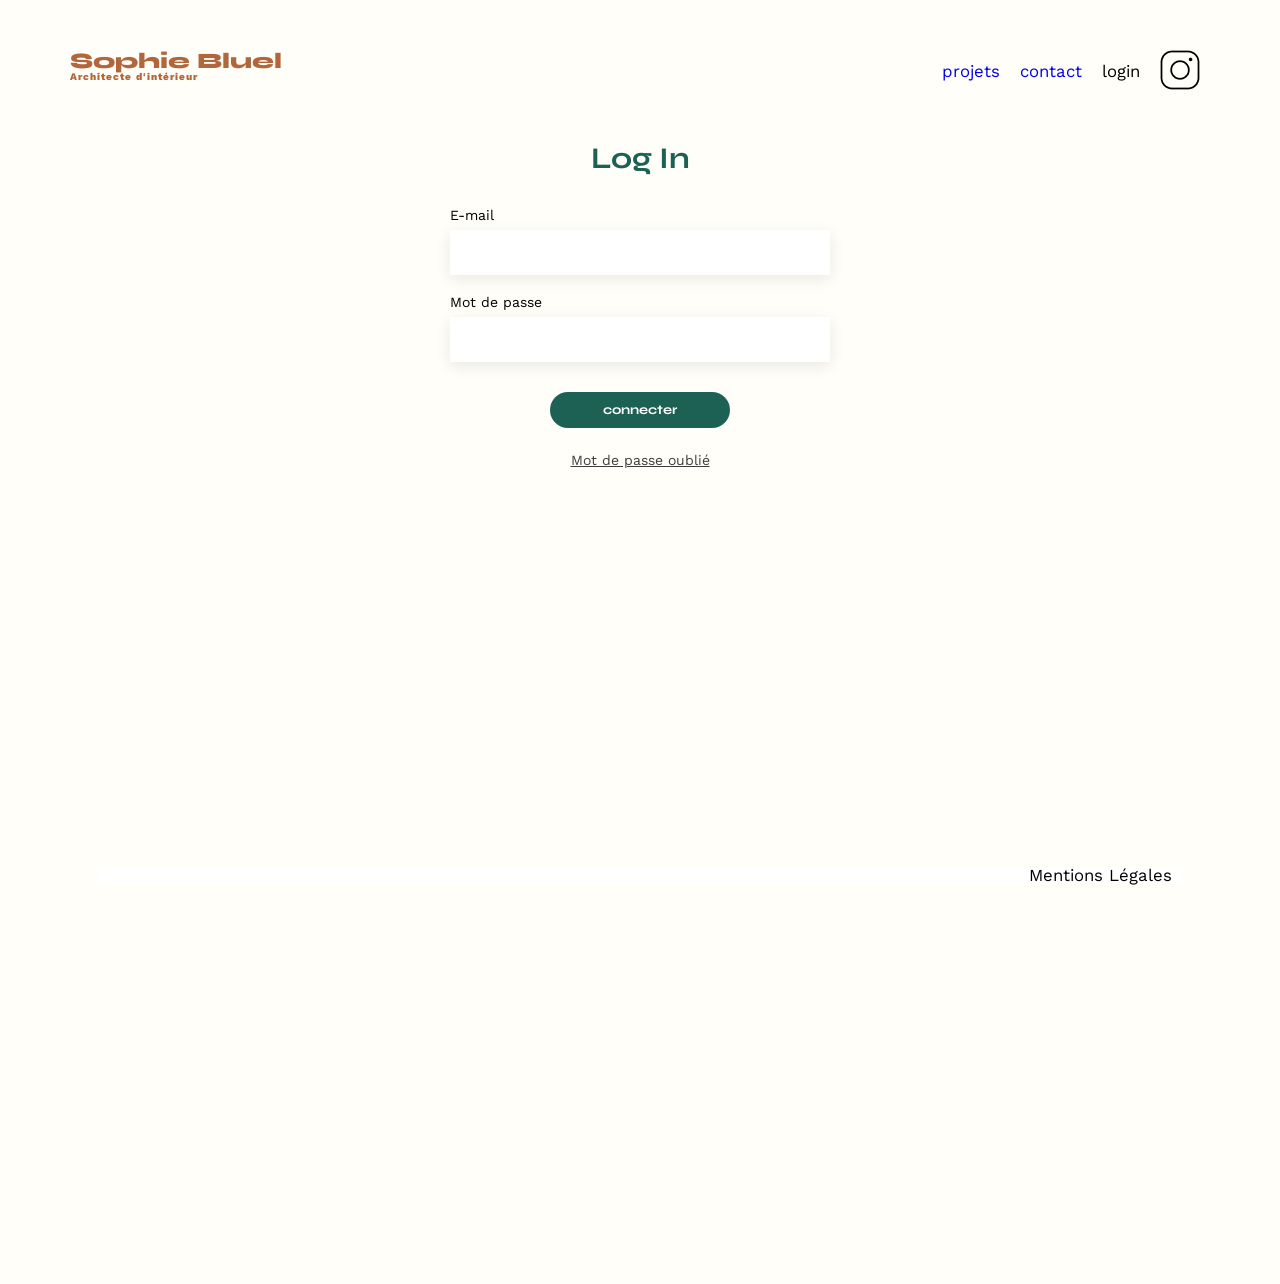
==== FrontEnd/login.html @ b2bc8339 "feat: "Ajout du système de connexion"" ====
<!DOCTYPE html>
<html lang="en">
<head>
    <meta charset="UTF-8">
    <meta name="viewport" content="width=device-width, initial-scale=1.0">
    <title>Page de connexion</title>
    <link rel="preconnect" href="https://fonts.googleapis.com">
	<link rel="preconnect" href="https://fonts.gstatic.com" crossorigin>
	<link href="https://fonts.googleapis.com/css2?family=Syne:wght@700;800&family=Work+Sans&display=swap" rel="stylesheet">
    <link rel="stylesheet" href="./assets/style.css">
   
    <script src="./login/login.js" defer></script>
   
</head>
<header>
	<h1>Sophie Bluel <span>Architecte d'intérieur</span></h1>
	<nav>
		<ul>
			<li><a href="index.html#portfolio"> projets </a></li>
			<li><a href="index.html#contact"> contact </a></li>
			<li> login </li>
			<li><img src="./assets/icons/instagram.png" alt="Instagram"></li>
		</ul>
	</nav>
</header>
<body>
    <main class="login-page">
  <h2>Log In</h2>

  <form class="login-form" id="login-form">
    <label for="email">E-mail</label>
    <input type="email" id="email" name="email">

    <label for="password">Mot de passe</label>
    <input type="password" id="password" name="password">

    <button type="submit" id="login-button"> connecter</button>
    <p id="error-message"></p>
  </form>

  <a href="#" class="forgot-password">Mot de passe oublié</a>
</main>
<footer class="footer-login">
	<nav>
		<ul>
			<li>Mentions Légales</li>
		</ul>
	</nav>
</body>
</html>
---- FrontEnd/assets/style.css ----
/* http://meyerweb.com/eric/tools/css/reset/
   v2.0 | 20110126
   License: none (public domain)
*/

html,
body,
div,
span,
applet,
object,
iframe,
h1,
h2,
h3,
h4,
h5,
h6,
p,
blockquote,
pre,
a,
abbr,
acronym,
address,
big,
cite,
code,
del,
dfn,
em,
img,
ins,
kbd,
q,
s,
samp,
small,
strike,
strong,
sub,
sup,
tt,
var,
b,
u,
i,
center,
dl,
dt,
dd,
ol,
ul,
li,
fieldset,
form,
label,
legend,
table,
caption,
tbody,
tfoot,
thead,
tr,
th,
td,
article,
aside,
canvas,
details,
embed,
figure,
figcaption,
footer,
header,
hgroup,
menu,
nav,
output,
ruby,
section,
summary,
time,
mark,
audio,
video {
  margin: 0;
  padding: 0;
  border: 0;
  font-size: 100%;
  font: inherit;
  vertical-align: baseline;
}
/* HTML5 display-role reset for older browsers */
article,
aside,
details,
figcaption,
figure,
footer,
header,
hgroup,
menu,
nav,
section {
  display: block;
}
body {
  line-height: 1;
  background-color: #fffef8;
}
ol,
ul {
  list-style: none;
}
blockquote,
q {
  quotes: none;
}
blockquote:before,
blockquote:after,
q:before,
q:after {
  content: "";
  content: none;
}
table {
  border-collapse: collapse;
  border-spacing: 0;
}
/** end reset css**/
body {
  max-width: 1140px;
  margin: auto;
  font-family: "Work Sans";
  font-size: 14px;
}
header {
  display: flex;
  justify-content: space-between;
  margin: 50px 0;
}
section {
  margin: 50px 0;
}

h1 {
  display: flex;
  flex-direction: column;
  font-family: "Syne";
  font-size: 22px;
  font-weight: 800;
  color: #b1663c;
}

h1 > span {
  font-family: "Work Sans";
  font-size: 10px;
  letter-spacing: 0.1em;
}

h2 {
  font-family: "Syne";
  font-weight: 700;
  font-size: 30px;
  color: #1d6154;
}
nav ul {
  display: flex;
  align-items: center;
  list-style-type: none;
}
nav li {
  padding: 0 10px;
  font-size: 1.2em;
}

li:hover {
  color: #b1663c;
}
#introduction {
  display: flex;
  align-items: center;
}
#introduction figure {
  flex: 1;
}
#introduction img {
  display: block;
  margin: auto;
  width: 80%;
}

#introduction article {
  flex: 1;
}
#introduction h2 {
  margin-bottom: 1em;
}

#introduction p {
  margin-bottom: 0.5em;
}
#portfolio h2 {
  text-align: center;
  margin-bottom: 1em;
}
/*****partie filtre*****/
.filter {
  display: flex;
  justify-content: space-evenly;
  margin: 35px auto;
  width: 45%;
}
.filter button {
  background-color: #fffef8;
  border: 1px solid #1d6154;
  border-radius: 25px;
  color: #1d6154;
  padding: 5px 10px;
  font-family: "Syne";
}
.filter button:hover {
  background-color: #1d6154;
  color: white;
  cursor: pointer;
}
/***fin partie filtre***/

.gallery {
  width: 100%;
  display: grid;
  grid-template-columns: 1fr 1fr 1fr;
  grid-column-gap: 20px;
  grid-row-gap: 20px;
}

.gallery img {
  width: 100%;
}
#contact {
  width: 50%;
  margin: auto;
}
#contact > * {
  text-align: center;
}
#contact h2 {
  margin-bottom: 20px;
}
#contact form {
  text-align: left;
  margin-top: 30px;
  display: flex;
  flex-direction: column;
}

#contact input {
  height: 50px;
  font-size: 1.2em;
  border: none;
  box-shadow: 0px 4px 14px rgba(0, 0, 0, 0.09);
}
#contact label {
  margin: 2em 0 1em 0;
}
#contact textarea {
  border: none;
  box-shadow: 0px 4px 14px rgba(0, 0, 0, 0.09);
}

input[type="submit"] {
  font-family: "Syne";
  font-weight: 700;
  color: white;
  background-color: #1d6154;
  margin: 2em auto;
  width: 180px;
  text-align: center;
  border-radius: 60px;
}

footer nav ul {
  display: flex;
  justify-content: flex-end;
  margin: 2em;
  background-color: #ffff;
}

.login-page {
  display: flex;
  flex-direction: column;
  align-items: center;
}

.login-page h2 {
  font-family: "Syne", sans-serif;
  color: #1d6154;
  font-size: 30px;
  margin-bottom: 35px;
}

.login-form {
  display: flex;
  flex-direction: column;
  width: 380px;
}

.login-form label {
  margin-bottom: 8px;
  font-size: 14px;
}

.login-form input {
  height: 45px;
  border: none;
  box-shadow: 0px 4px 14px rgba(0, 0, 0, 0.09);
  margin-bottom: 20px;
  padding: 0 15px;
}

.login-form button {
  width: 180px;
  height: 36px;
  border: none;
  border-radius: 60px;
  background-color: #1d6154;
  color: white;
  font-family: "Syne", sans-serif;
  font-weight: 700;
  margin: 10px auto 25px;
  cursor: pointer;
}

.forgot-password {
  color: #3d3d3d;
  text-decoration: underline;
  font-size: 14px;
}
.footer-login {
  margin: 400px auto 400px;
}

a {
  text-decoration: none;
}
a:visited {
  color: black;
}
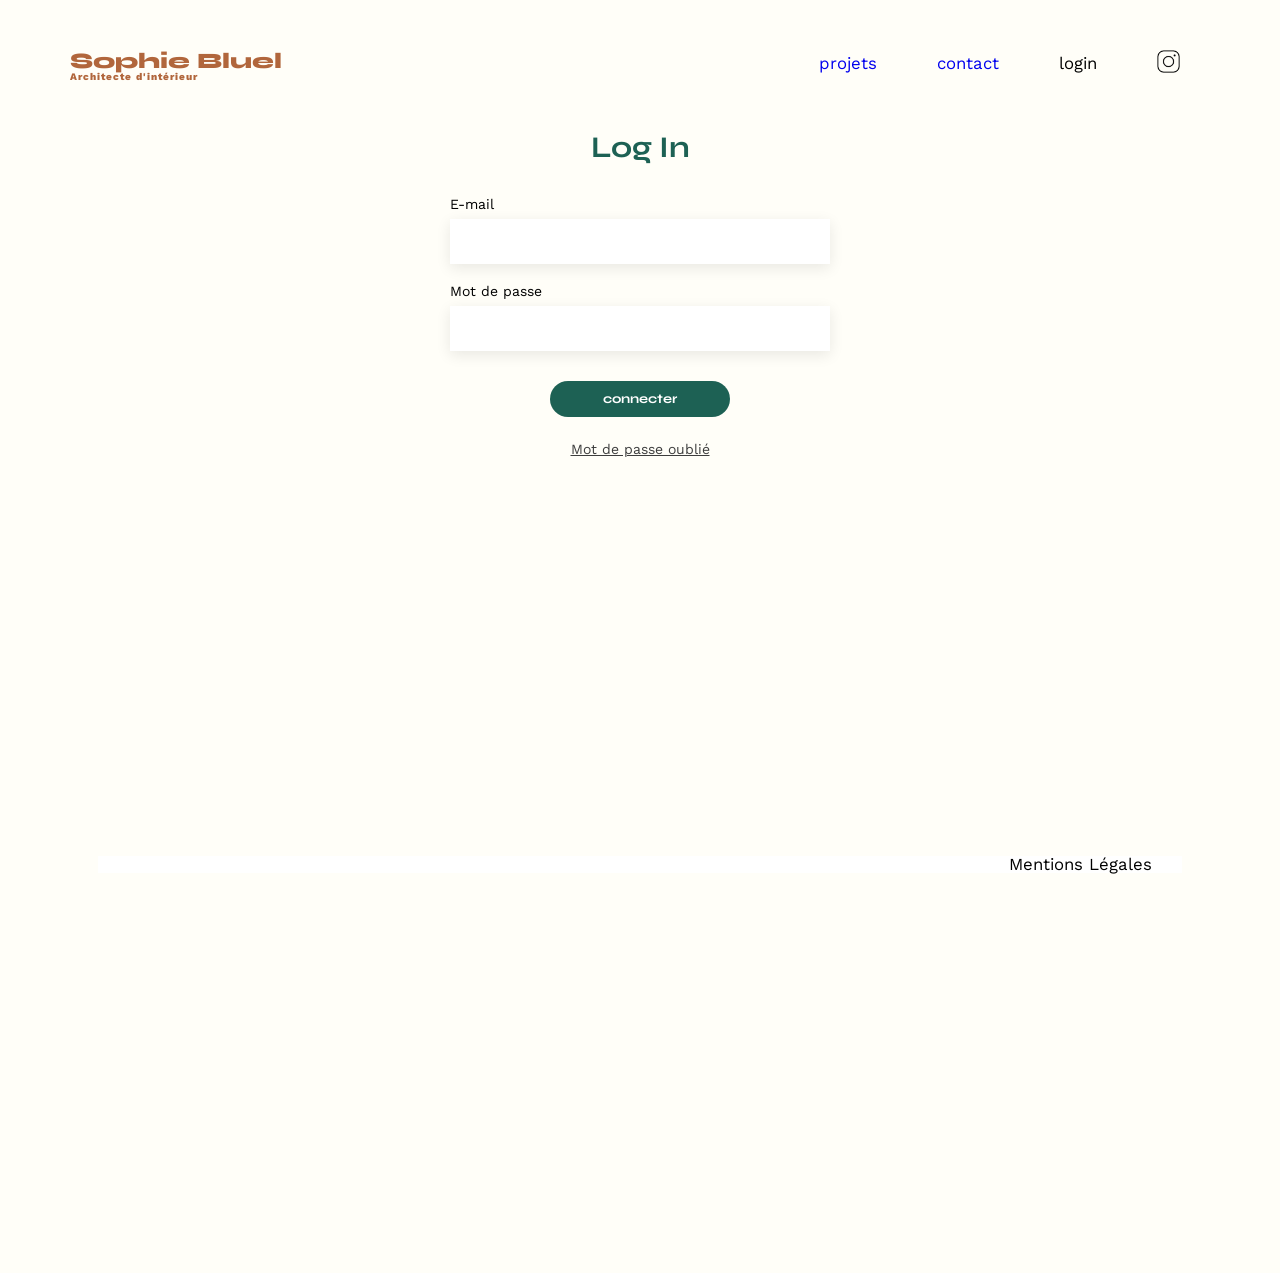
==== commit 15ba1c9c: "feat:"ajout vue ajout photo modal"" ====
--- a/FrontEnd/login.html
+++ b/FrontEnd/login.html
@@ -8,6 +8,7 @@
 	<link rel="preconnect" href="https://fonts.gstatic.com" crossorigin>
 	<link href="https://fonts.googleapis.com/css2?family=Syne:wght@700;800&family=Work+Sans&display=swap" rel="stylesheet">
     <link rel="stylesheet" href="./assets/style.css">
+    <link rel="stylesheet" href="./login/login.css">
    
     <script src="./login/login.js" defer></script>
    
--- a/FrontEnd/assets/style.css
+++ b/FrontEnd/assets/style.css
@@ -135,6 +135,20 @@
   font-family: "Work Sans";
   font-size: 14px;
 }
+/*partit edition*/
+.mode-edition {
+  display: none;
+  justify-content: center;
+  align-items: center;
+  background-color: black;
+  color: white;
+  height: 40px;
+  width: 100vw;
+  margin-left: calc(-50vw + 50%);
+}
+
+/*fin edition*/
+
 header {
   display: flex;
   justify-content: space-between;
@@ -171,13 +185,17 @@
   list-style-type: none;
 }
 nav li {
-  padding: 0 10px;
+  padding: 0 30px;
   font-size: 1.2em;
-}
-
-li:hover {
+  cursor: pointer;
+}
+nav img {
+  width: 23px;
+}
+
+/*li:hover {
   color: #b1663c;
-}
+}*/
 #introduction {
   display: flex;
   align-items: center;
@@ -205,6 +223,21 @@
   text-align: center;
   margin-bottom: 1em;
 }
+/*icone et modifier*/
+.portfolio-title {
+  display: flex;
+  justify-content: center;
+  align-items: center;
+  gap: 20px;
+}
+.modifier {
+  display: none;
+  align-items: center;
+  padding-bottom: 27px;
+  gap: 10px;
+}
+/*fin icone et modifier*/
+
 /*****partie filtre*****/
 .filter {
   display: flex;
@@ -286,64 +319,129 @@
   margin: 2em;
   background-color: #ffff;
 }
-
-.login-page {
-  display: flex;
-  flex-direction: column;
-  align-items: center;
-}
-
-.login-page h2 {
+a {
+  text-decoration: none;
+}
+
+a:visited {
+  color: black;
+}
+
+/*******modal********/
+
+.modal {
+  display: none;
+  position: fixed;
+  top: 0;
+  left: 0;
+  width: 100%;
+  height: 100%;
+  background-color: rgb(0, 0, 0, 0.8);
+  justify-content: center;
+  align-items: center;
+}
+.modal-content {
+  background-color: #fff;
+  position: relative;
+  width: min(90vw, 630px);
+  max-height: 90vh;
+  overflow-y: auto;
+  padding: 40px 80px;
+  border-radius: 10px;
+  box-sizing: border-box;
+}
+.modal-gallery {
+  display: grid;
+  grid-template-columns: repeat(5, 1fr);
+  gap: 25px 10px;
+  width: 100%;
+  max-width: 420px;
+  margin: 0 auto;
+}
+
+.modal-gallery img {
+  width: 100%;
+  object-fit: cover;
+  display: block;
+}
+
+.modal-content h3 {
+  text-align: center;
+  font-family: "Work Sans";
+  font-size: 26px;
+  font-weight: 400;
+  padding-bottom: 50px;
+}
+.add-photo {
+  display: block;
+  margin: 80px auto 0 auto;
   font-family: "Syne", sans-serif;
-  color: #1d6154;
-  font-size: 30px;
-  margin-bottom: 35px;
-}
-
-.login-form {
-  display: flex;
-  flex-direction: column;
-  width: 380px;
-}
-
-.login-form label {
-  margin-bottom: 8px;
+  background-color: #1d6154;
+  color: white;
   font-size: 14px;
-}
-
-.login-form input {
-  height: 45px;
-  border: none;
-  box-shadow: 0px 4px 14px rgba(0, 0, 0, 0.09);
-  margin-bottom: 20px;
-  padding: 0 15px;
-}
-
-.login-form button {
-  width: 180px;
-  height: 36px;
   border: none;
   border-radius: 60px;
-  background-color: #1d6154;
+
+  width: 237px;
+  height: 36px;
+
+  cursor: pointer;
+}
+.modal-content hr {
+  margin-top: 50px;
+  width: 90%;
+}
+.close-modal {
+  position: absolute;
+  top: 20px;
+  right: 20px;
+  border: none;
+  background-color: #ffff;
+  cursor: pointer;
+  font-size: 25px;
+  transition: transform 0.2s ease;
+}
+.close-modal:hover {
+  transform: scale(1.2);
+}
+.modal-item {
+  position: relative;
+}
+.modal-item i {
+  position: absolute;
+  top: 6px;
+  right: 6px;
+  background: black;
   color: white;
-  font-family: "Syne", sans-serif;
-  font-weight: 700;
-  margin: 10px auto 25px;
+  padding: 4px;
+  border-radius: 3px;
+  font-size: 10px;
+}
+#login-link {
+  color: black;
+  text-decoration: none;
+  padding: 0 10px;
+  font-size: 1.2em;
   cursor: pointer;
 }
-
-.forgot-password {
-  color: #3d3d3d;
-  text-decoration: underline;
-  font-size: 14px;
-}
-.footer-login {
-  margin: 400px auto 400px;
-}
-
-a {
-  text-decoration: none;
-}
-a:visited {
-  color: black;
-}
+.ajout-photo {
+  display: none;
+  flex-direction: column;
+  align-items: center;
+}
+.ajout-photo form {
+  display: flex;
+  flex-direction: column;
+  gap: 20px;
+}
+
+@media (max-width: 600px) {
+  .modal-content {
+    width: 90vw;
+    padding: 30px 25px;
+  }
+
+  .modal-gallery {
+    grid-template-columns: repeat(3, 1fr);
+  }
+}
--- a/FrontEnd/login/login.css
+++ b/FrontEnd/login/login.css
@@ -0,0 +1,68 @@
+.login-page {
+  display: flex;
+  flex-direction: column;
+  align-items: center;
+}
+
+.login-page h2 {
+  font-family: "Syne", sans-serif;
+  color: #1d6154;
+  font-size: 30px;
+  margin-bottom: 35px;
+}
+
+.login-form {
+  display: flex;
+  flex-direction: column;
+  width: 380px;
+}
+
+.login-form label {
+  margin-bottom: 8px;
+  font-size: 14px;
+}
+
+.login-form input {
+  height: 45px;
+  border: none;
+  box-shadow: 0px 4px 14px rgba(0, 0, 0, 0.09);
+  margin-bottom: 20px;
+  padding: 0 15px;
+}
+
+.login-form button {
+  width: 180px;
+  height: 36px;
+  border: none;
+  border-radius: 60px;
+  background-color: #1d6154;
+  color: white;
+  font-family: "Syne", sans-serif;
+  font-weight: 700;
+  margin: 10px auto 25px;
+  cursor: pointer;
+}
+
+.forgot-password {
+  color: #3d3d3d;
+  text-decoration: underline;
+  font-size: 14px;
+}
+.footer-login {
+  margin: 400px auto 400px;
+}
+
+a {
+  text-decoration: none;
+}
+
+a:visited {
+  color: black;
+}
+#login-link {
+  color: black;
+  text-decoration: none;
+  padding: 0 10px;
+  font-size: 1.2em;
+  cursor: pointer;
+}
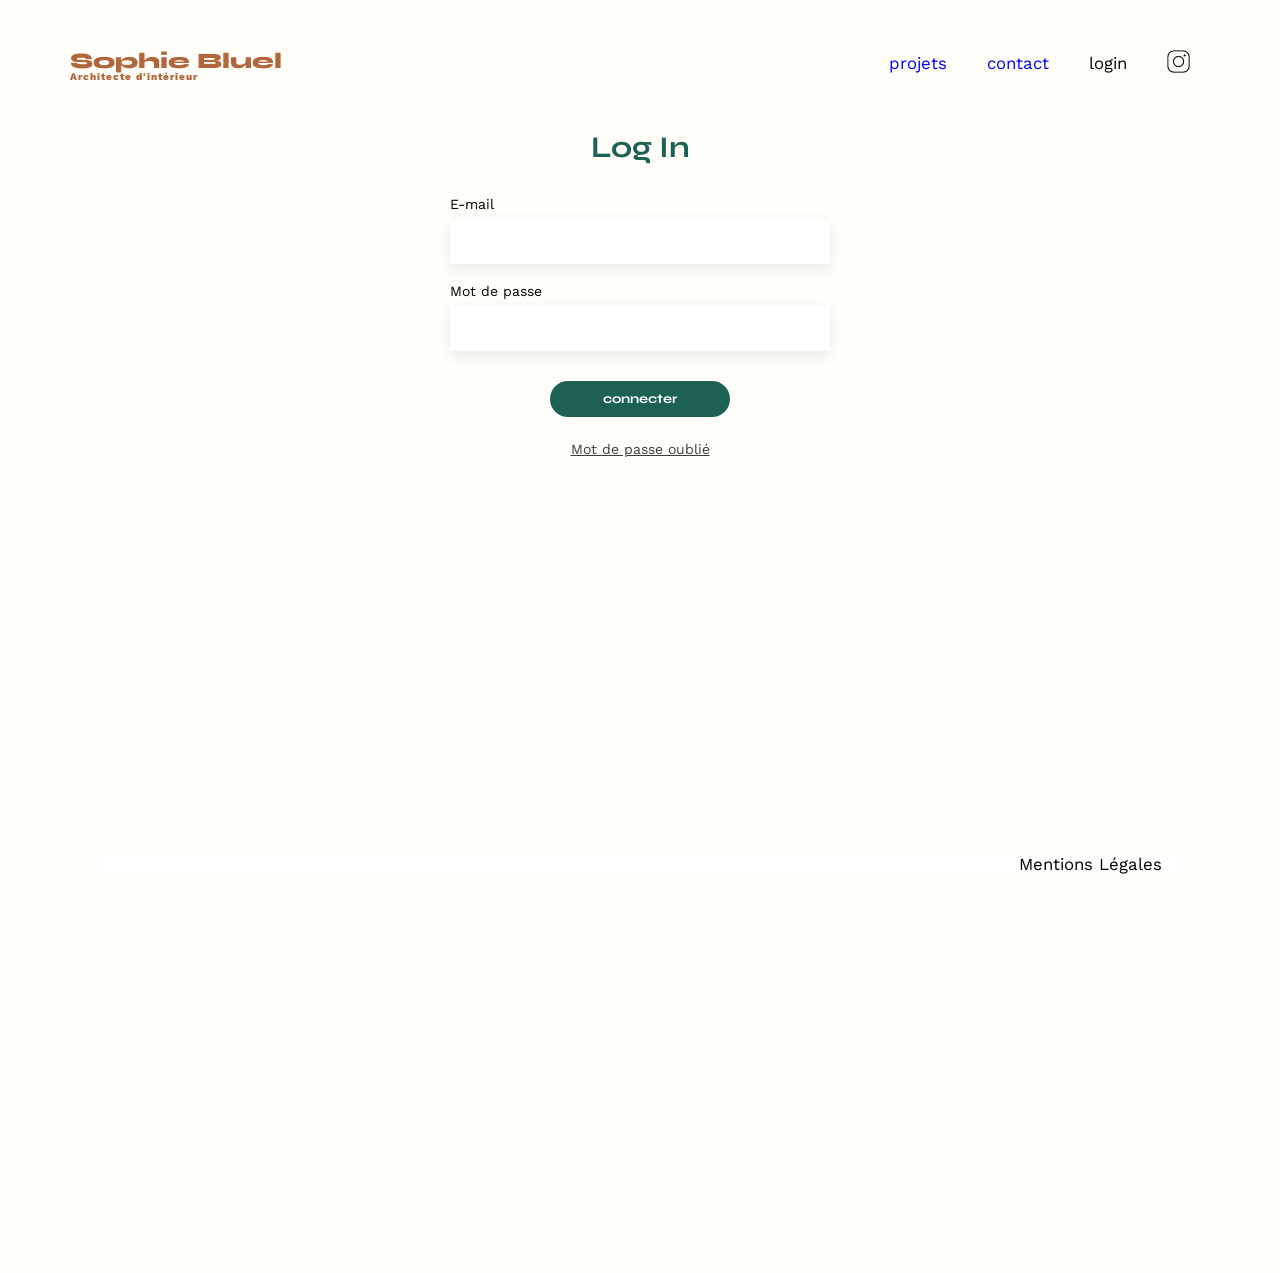
==== commit ea67df97: "fix: "ajout fermeture modal escape et correction accessibilite"" ====
--- a/FrontEnd/login.html
+++ b/FrontEnd/login.html
@@ -13,6 +13,7 @@
     <script src="./login/login.js" defer></script>
    
 </head>
+<body>
 <header>
 	<h1>Sophie Bluel <span>Architecte d'intérieur</span></h1>
 	<nav>
@@ -24,7 +25,7 @@
 		</ul>
 	</nav>
 </header>
-<body>
+
     <main class="login-page">
   <h2>Log In</h2>
 
@@ -47,5 +48,6 @@
 			<li>Mentions Légales</li>
 		</ul>
 	</nav>
+</footer>
 </body>
 </html>
--- a/FrontEnd/assets/style.css
+++ b/FrontEnd/assets/style.css
@@ -91,6 +91,7 @@
   font: inherit;
   vertical-align: baseline;
 }
+
 /* HTML5 display-role reset for older browsers */
 article,
 aside,
@@ -105,18 +106,24 @@
 section {
   display: block;
 }
+
 body {
   line-height: 1;
   background-color: #fffef8;
 }
+.hidden-title {
+  display: none;
+}
 ol,
 ul {
   list-style: none;
 }
+
 blockquote,
 q {
   quotes: none;
 }
+
 blockquote:before,
 blockquote:after,
 q:before,
@@ -124,10 +131,12 @@
   content: "";
   content: none;
 }
+
 table {
   border-collapse: collapse;
   border-spacing: 0;
 }
+
 /** end reset css**/
 body {
   max-width: 1140px;
@@ -135,6 +144,7 @@
   font-family: "Work Sans";
   font-size: 14px;
 }
+
 /*partit edition*/
 .mode-edition {
   display: none;
@@ -154,6 +164,7 @@
   justify-content: space-between;
   margin: 50px 0;
 }
+
 section {
   margin: 50px 0;
 }
@@ -179,30 +190,36 @@
   font-size: 30px;
   color: #1d6154;
 }
+
 nav ul {
   display: flex;
   align-items: center;
   list-style-type: none;
 }
+
 nav li {
-  padding: 0 30px;
+  padding: 0 20px;
   font-size: 1.2em;
   cursor: pointer;
 }
+
+nav li :hover {
+  color: #b1663c;
+}
+
 nav img {
   width: 23px;
 }
 
-/*li:hover {
-  color: #b1663c;
-}*/
 #introduction {
   display: flex;
   align-items: center;
 }
+
 #introduction figure {
   flex: 1;
 }
+
 #introduction img {
   display: block;
   margin: auto;
@@ -212,6 +229,7 @@
 #introduction article {
   flex: 1;
 }
+
 #introduction h2 {
   margin-bottom: 1em;
 }
@@ -219,10 +237,12 @@
 #introduction p {
   margin-bottom: 0.5em;
 }
+
 #portfolio h2 {
   text-align: center;
   margin-bottom: 1em;
 }
+
 /*icone et modifier*/
 .portfolio-title {
   display: flex;
@@ -230,13 +250,30 @@
   align-items: center;
   gap: 20px;
 }
+
 .modifier {
   display: none;
   align-items: center;
   padding-bottom: 27px;
   gap: 10px;
-}
+  cursor: pointer;
+}
+
+.modifier:hover {
+  color: #b1663c;
+}
+
 /*fin icone et modifier*/
+.edition-modal {
+  display: flex;
+  gap: 10px;
+  transition: transform 0.2s ease;
+  cursor: pointer;
+}
+
+.paragraphe:hover {
+  transform: scale(1.1);
+}
 
 /*****partie filtre*****/
 .filter {
@@ -245,6 +282,7 @@
   margin: 35px auto;
   width: 45%;
 }
+
 .filter button {
   background-color: #fffef8;
   border: 1px solid #1d6154;
@@ -253,11 +291,13 @@
   padding: 5px 10px;
   font-family: "Syne";
 }
+
 .filter button:hover {
   background-color: #1d6154;
   color: white;
   cursor: pointer;
 }
+
 /***fin partie filtre***/
 
 .gallery {
@@ -270,17 +310,24 @@
 
 .gallery img {
   width: 100%;
-}
+  height: 490px;
+  object-fit: cover;
+  display: block;
+}
+
 #contact {
   width: 50%;
   margin: auto;
 }
+
 #contact > * {
   text-align: center;
 }
+
 #contact h2 {
   margin-bottom: 20px;
 }
+
 #contact form {
   text-align: left;
   margin-top: 30px;
@@ -294,9 +341,11 @@
   border: none;
   box-shadow: 0px 4px 14px rgba(0, 0, 0, 0.09);
 }
+
 #contact label {
   margin: 2em 0 1em 0;
 }
+
 #contact textarea {
   border: none;
   box-shadow: 0px 4px 14px rgba(0, 0, 0, 0.09);
@@ -319,6 +368,7 @@
   margin: 2em;
   background-color: #ffff;
 }
+
 a {
   text-decoration: none;
 }
@@ -340,6 +390,7 @@
   justify-content: center;
   align-items: center;
 }
+
 .modal-content {
   background-color: #fff;
   position: relative;
@@ -350,6 +401,7 @@
   border-radius: 10px;
   box-sizing: border-box;
 }
+
 .modal-gallery {
   display: grid;
   grid-template-columns: repeat(5, 1fr);
@@ -361,6 +413,7 @@
 
 .modal-gallery img {
   width: 100%;
+  height: 102px;
   object-fit: cover;
   display: block;
 }
@@ -372,6 +425,7 @@
   font-weight: 400;
   padding-bottom: 50px;
 }
+
 .add-photo {
   display: block;
   margin: 80px auto 0 auto;
@@ -387,10 +441,12 @@
 
   cursor: pointer;
 }
+
 .modal-content hr {
   margin-top: 50px;
   width: 90%;
 }
+
 .close-modal {
   position: absolute;
   top: 20px;
@@ -401,12 +457,15 @@
   font-size: 25px;
   transition: transform 0.2s ease;
 }
+
 .close-modal:hover {
   transform: scale(1.2);
 }
+
 .modal-item {
   position: relative;
 }
+
 .modal-item i {
   position: absolute;
   top: 6px;
@@ -417,22 +476,151 @@
   border-radius: 3px;
   font-size: 10px;
 }
+
 #login-link {
   color: black;
   text-decoration: none;
-  padding: 0 10px;
-  font-size: 1.2em;
-  cursor: pointer;
-}
+
+  font-size: 17px;
+  cursor: pointer;
+}
+
+#login-link:hover {
+  color: #b1663c;
+}
+
 .ajout-photo {
   display: none;
   flex-direction: column;
   align-items: center;
-}
+  position: relative;
+}
+
+.retour-modal {
+  position: absolute;
+  left: -50px;
+  top: -10px;
+  border: none;
+  background-color: #fff;
+  font-size: 15px;
+  cursor: pointer;
+  transition: transform 0.2s ease;
+}
+
+.retour-modal:hover {
+  transform: scale(1.2);
+}
+
 .ajout-photo form {
   display: flex;
   flex-direction: column;
   gap: 20px;
+}
+
+/*fin modal*/
+
+/*modal ajout photo*/
+
+.ajout-photo {
+  display: none;
+  flex-direction: column;
+  align-items: center;
+  position: relative;
+}
+
+.retour-modal {
+  position: absolute;
+  left: -50px;
+  top: -10px;
+  border: none;
+  background-color: #fff;
+  font-size: 15px;
+  cursor: pointer;
+  transition: transform 0.2s ease;
+}
+
+.retour-modal:hover {
+  transform: scale(1.2);
+}
+
+.ajout-photo form {
+  display: flex;
+  flex-direction: column;
+  gap: 20px;
+}
+
+.upload-photo {
+  width: 100%;
+  height: 170px;
+  background-color: #e8f1f6;
+  border-radius: 3px;
+
+  display: flex;
+  flex-direction: column;
+  gap: 20px;
+  padding-top: 20px;
+  align-items: center;
+
+  position: relative;
+  overflow: hidden;
+}
+
+.upload-photo input {
+  display: none;
+}
+
+.upload-photo label {
+  background-color: #cbd6dc;
+  color: #306685;
+  padding: 10px 30px;
+  border-radius: 50px;
+  cursor: pointer;
+  font-weight: 500;
+}
+
+.upload-photo i {
+  font-size: 60px;
+  color: #b9c5cc;
+}
+
+.upload-photo p {
+  font-size: 10px;
+  color: #444444;
+}
+
+.preview-photo {
+  display: none;
+  width: 130px;
+  height: 100%;
+  object-fit: cover;
+}
+
+.ajout-photo form {
+  width: 100%;
+  max-width: 420px;
+}
+
+.ajout-photo input[type="text"],
+.ajout-photo select {
+  height: 40px;
+  width: 100%;
+  box-sizing: border-box;
+}
+
+.btn-valider {
+  display: block;
+  margin: 80px auto 0 auto;
+  font-family: "Syne", sans-serif;
+  background-color: #a7a7a7;
+  color: white;
+  font-size: 14px;
+  border: none;
+  border-radius: 60px;
+
+  width: 237px;
+  height: 36px;
+
+  cursor: pointer;
 }
 
 @media (max-width: 600px) {
--- a/FrontEnd/login/login.css
+++ b/FrontEnd/login/login.css
@@ -48,6 +48,7 @@
   text-decoration: underline;
   font-size: 14px;
 }
+
 .footer-login {
   margin: 400px auto 400px;
 }
@@ -59,6 +60,7 @@
 a:visited {
   color: black;
 }
+
 #login-link {
   color: black;
   text-decoration: none;
@@ -66,3 +68,13 @@
   font-size: 1.2em;
   cursor: pointer;
 }
+
+#error-message {
+  background-color: red;
+  display: none;
+  justify-content: center;
+  align-items: center;
+  padding: 10px;
+  border-radius: 10px;
+  margin-bottom: 10px;
+}
